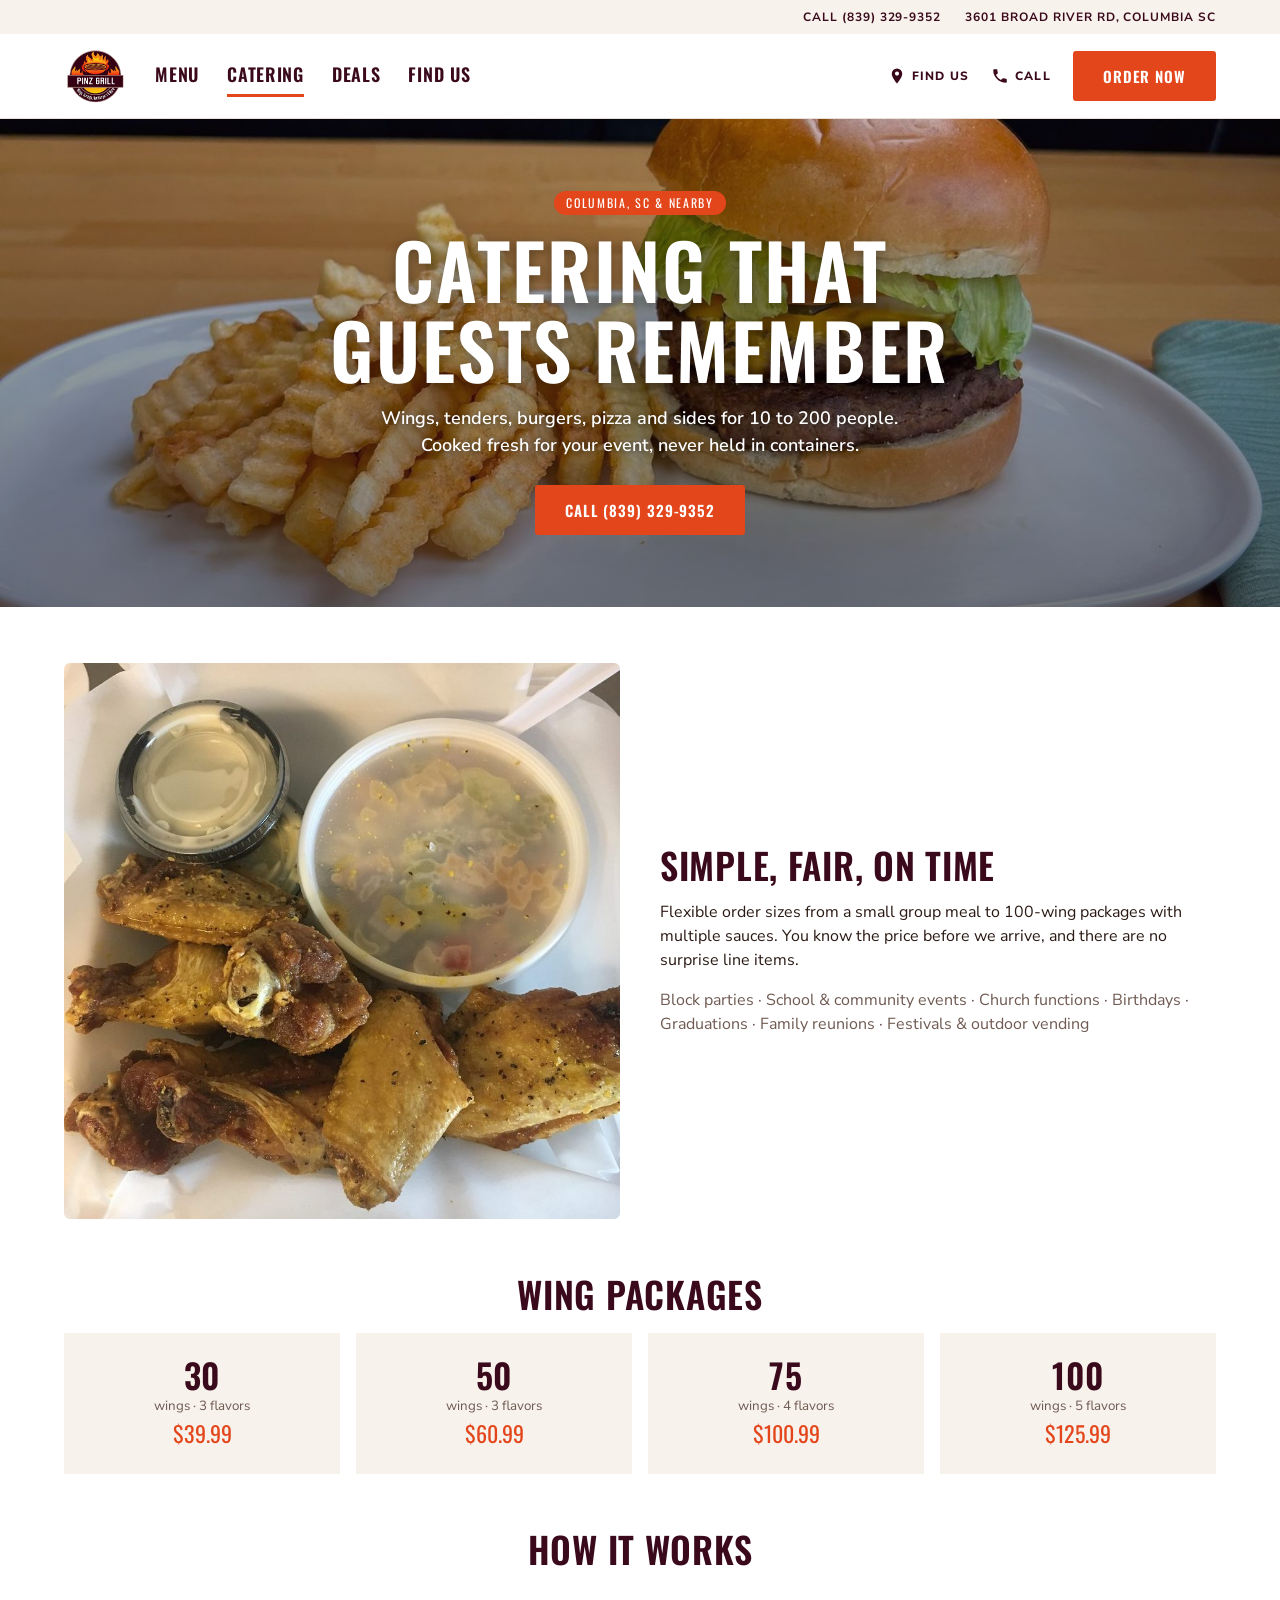
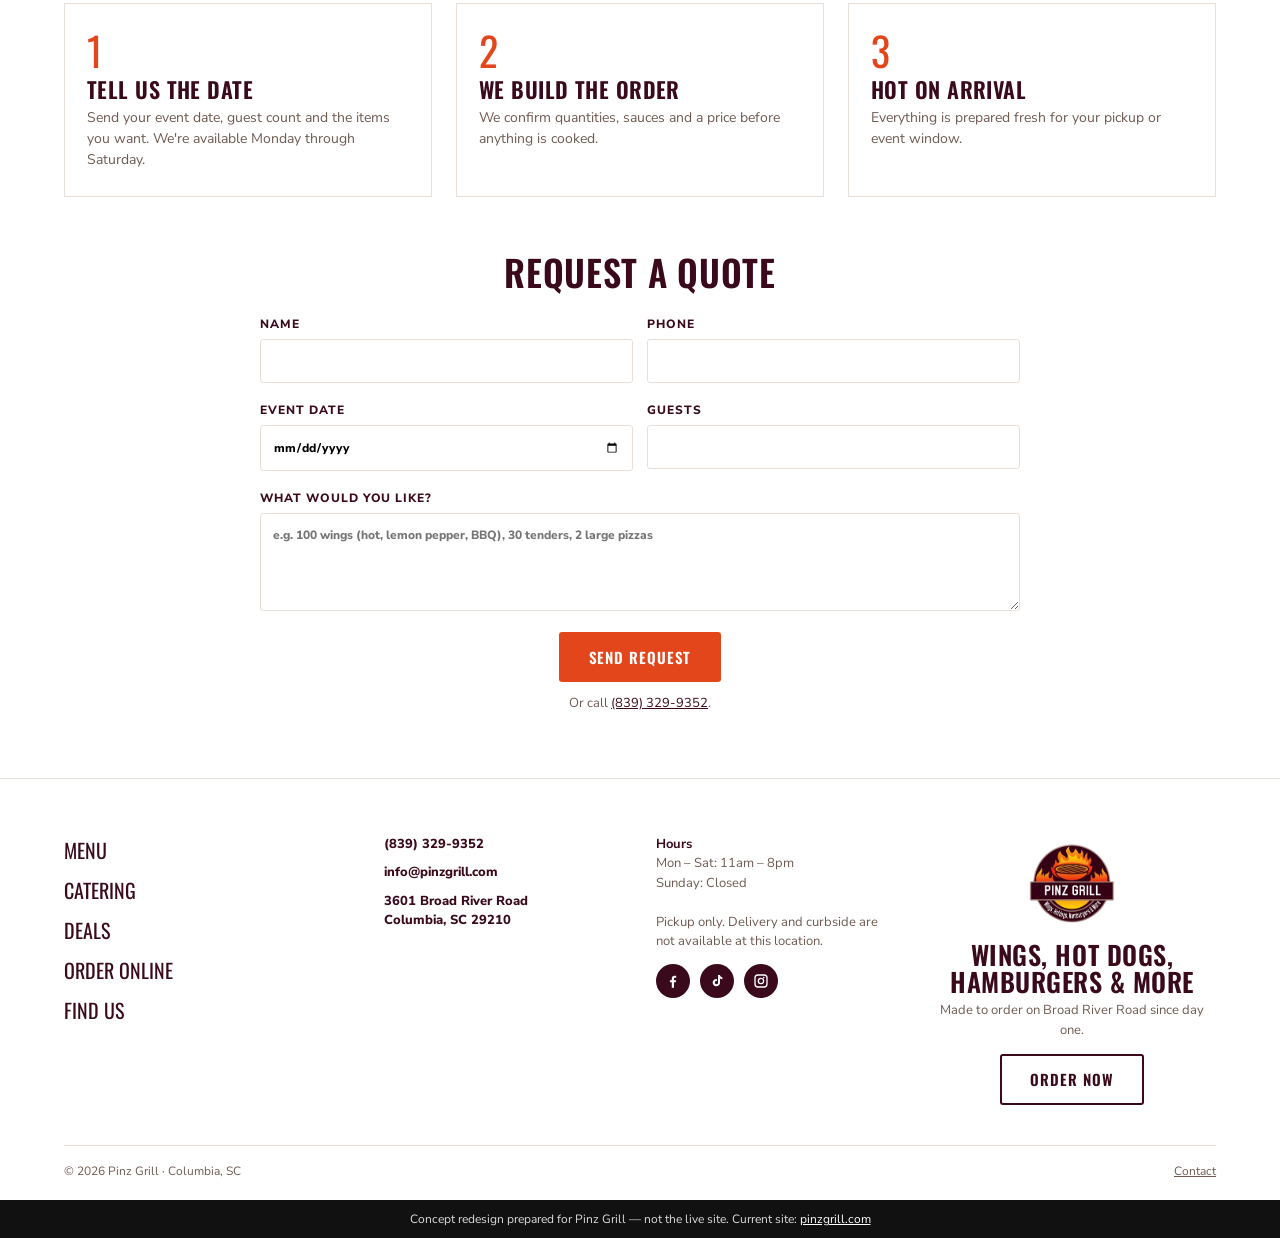
==== catering.html @ 76856208 "Add Pinz Grill concept redesign in the chipotle.com layout pattern Static three-page concept (home, " ====
<!DOCTYPE html>
<html lang="en">
<head>
<meta charset="utf-8">
<meta name="viewport" content="width=device-width, initial-scale=1">
<title>Catering | Pinz Grill</title>
<meta name="description" content="Catering in Columbia, SC: wing packages from 30 to 100, tenders, burgers, pizza and sides for events of any size.">
<meta name="robots" content="noindex">
<link rel="icon" href="assets/logo-sm.png">
<link rel="preconnect" href="https://fonts.googleapis.com"><link rel="preconnect" href="https://fonts.gstatic.com" crossorigin>
<link href="https://fonts.googleapis.com/css2?family=Oswald:wght@500;600&family=Nunito+Sans:wght@400;600;800&display=swap" rel="stylesheet">
<link rel="stylesheet" href="styles.css">
</head>
<body>
<a class="skip" href="#main">Skip to content</a>
<div class="util"><div class="wrap"><a href="tel:+18393299352">Call (839) 329-9352</a><a href="https://www.google.com/maps/search/?api=1&query=3601+Broad+River+Road+Columbia+SC+29210" target="_blank" rel="noopener">3601 Broad River Rd, Columbia SC</a></div></div>
<header class="site"><div class="wrap">
  <a class="logo" href="index.html" aria-label="Pinz Grill home"><img src="assets/logo-sm.png" alt="Pinz Grill"></a>
  <nav class="main" aria-label="Primary">
    <a href="menu.html" >Menu</a>
    <a href="catering.html" aria-current="page">Catering</a>
    <a href="index.html#deals">Deals</a>
    <a href="index.html#findus">Find Us</a>
  </nav>
  <div class="hdr-right">
    <a class="link" href="https://www.google.com/maps/search/?api=1&query=3601+Broad+River+Road+Columbia+SC+29210" target="_blank" rel="noopener"><svg viewBox="0 0 24 24"><path d="M12 2a7 7 0 0 0-7 7c0 5.2 7 13 7 13s7-7.8 7-13a7 7 0 0 0-7-7zm0 9.5A2.5 2.5 0 1 1 12 6a2.5 2.5 0 0 1 0 5.5z"/></svg>Find Us</a>
    <a class="link" href="tel:+18393299352"><svg viewBox="0 0 24 24"><path d="M6.6 10.8a15 15 0 0 0 6.6 6.6l2.2-2.2a1 1 0 0 1 1-.25 11.4 11.4 0 0 0 3.6.57 1 1 0 0 1 1 1V20a1 1 0 0 1-1 1A17 17 0 0 1 3 4a1 1 0 0 1 1-1h3.5a1 1 0 0 1 1 1c0 1.25.2 2.45.57 3.57a1 1 0 0 1-.25 1z"/></svg>Call</a>
    <a class="btn btn-accent" href="https://direct.chownow.com/order/42710/locations/64455" target="_blank" rel="noopener">Order Now</a>
    <button class="burger" aria-label="Open menu" aria-expanded="false" onclick="var m=document.getElementById('mnav');m.classList.toggle('open');this.setAttribute('aria-expanded',m.classList.contains('open'))"><span></span><span></span><span></span></button>
  </div>
</div></header>
<div class="mnav" id="mnav"><a href="menu.html">Menu</a><a href="catering.html">Catering</a><a href="index.html#deals">Deals</a><a href="index.html#findus">Find Us</a><a href="tel:+18393299352">Call (839) 329-9352</a></div>
<main id="main">
<section class="hero" style="background-image:url(assets/hero-burger.jpg);min-height:420px">
  <div class="inner"><span class="pill">Columbia, SC &amp; nearby</span><h1>Catering that<br>guests remember</h1><p>Wings, tenders, burgers, pizza and sides for 10 to 200 people. Cooked fresh for your event, never held in containers.</p><a class="btn btn-accent" href="tel:+18393299352">Call (839) 329-9352</a></div>
</section>
<div class="wrap">
<section class="split">
  <img src="assets/wings-plate.jpg" alt="Wing platter">
  <div><h2>Simple, fair, on time</h2>
    <p>Flexible order sizes from a small group meal to 100-wing packages with multiple sauces. You know the price before we arrive, and there are no surprise line items.</p>
    <p style="margin:0;color:var(--muted)">Block parties · School &amp; community events · Church functions · Birthdays · Graduations · Family reunions · Festivals &amp; outdoor vending</p></div>
</section>
<h2 style="font-size:36px;color:var(--brand);text-align:center;margin-bottom:20px">Wing Packages</h2>
<div class="pack">
  <div class="pk"><div class="h">30</div><small>wings · 3 flavors</small><div class="p">$39.99</div></div>
  <div class="pk"><div class="h">50</div><small>wings · 3 flavors</small><div class="p">$60.99</div></div>
  <div class="pk"><div class="h">75</div><small>wings · 4 flavors</small><div class="p">$100.99</div></div>
  <div class="pk"><div class="h">100</div><small>wings · 5 flavors</small><div class="p">$125.99</div></div>
</div>
<h2 style="font-size:36px;color:var(--brand);text-align:center;margin-bottom:20px">How it works</h2>
<div class="steps">
  <div class="step"><div class="num">1</div><h3>Tell us the date</h3><p>Send your event date, guest count and the items you want. We're available Monday through Saturday.</p></div>
  <div class="step"><div class="num">2</div><h3>We build the order</h3><p>We confirm quantities, sauces and a price before anything is cooked.</p></div>
  <div class="step"><div class="num">3</div><h3>Hot on arrival</h3><p>Everything is prepared fresh for your pickup or event window.</p></div>
</div>
<section id="request" style="padding-bottom:64px;max-width:760px;margin:0 auto">
  <h2 style="font-size:36px;color:var(--brand);text-align:center">Request a Quote</h2>
  <form class="cf" action="mailto:info@pinzgrill.com" method="post" enctype="text/plain">
    <div><label>Name<input name="name" required></label></div>
    <div><label>Phone<input name="phone" type="tel" required></label></div>
    <div><label>Event date<input name="date" type="date"></label></div>
    <div><label>Guests<input name="guests" type="number" min="1"></label></div>
    <div class="full"><label>What would you like?<textarea name="items" rows="4" placeholder="e.g. 100 wings (hot, lemon pepper, BBQ), 30 tenders, 2 large pizzas"></textarea></label></div>
    <div class="full" style="text-align:center"><button class="btn btn-accent" type="submit">Send Request</button><p style="font-size:13px;color:var(--muted);margin:12px 0 0">Or call <a href="tel:+18393299352" style="color:var(--brand)">(839) 329-9352</a>.</p></div>
  </form>
</section>
</div>
</main>
<footer><div class="wrap">
  <div class="cols">
    <div class="big"><a href="menu.html">Menu</a><a href="catering.html">Catering</a><a href="index.html#deals">Deals</a><a href="https://direct.chownow.com/order/42710/locations/64455" target="_blank" rel="noopener">Order Online</a><a href="index.html#findus">Find Us</a></div>
    <div class="sm"><a href="tel:+18393299352">(839) 329-9352</a><a href="mailto:info@pinzgrill.com">info@pinzgrill.com</a><a href="https://www.google.com/maps/search/?api=1&query=3601+Broad+River+Road+Columbia+SC+29210" target="_blank" rel="noopener">3601 Broad River Road<br>Columbia, SC 29210</a></div>
    <div class="sm"><b style="color:var(--brand)">Hours</b><br>Mon – Sat: 11am – 8pm<br>Sunday: Closed<br><br>Pickup only. Delivery and curbside are not available at this location.
      <div class="social">
        <a href="https://www.facebook.com/people/Pinz-Grill/61581128777867/" aria-label="Facebook" target="_blank" rel="noopener"><svg viewBox="0 0 24 24"><path d="M13.5 22v-8h2.7l.4-3.2h-3.1V8.8c0-.9.3-1.6 1.6-1.6h1.7V4.4c-.3 0-1.3-.1-2.5-.1-2.5 0-4.1 1.5-4.1 4.2v2.3H7.4V14h2.8v8z"/></svg></a>
        <a href="https://www.tiktok.com/@pinzgrill3601a" aria-label="TikTok" target="_blank" rel="noopener"><svg viewBox="0 0 24 24"><path d="M16.5 3c.3 2 1.5 3.3 3.5 3.5v3c-1.3 0-2.5-.4-3.5-1.1v6.1a5.5 5.5 0 1 1-4.7-5.4v3.1a2.4 2.4 0 1 0 1.7 2.3V3z"/></svg></a>
        <a href="https://instagram.com/" aria-label="Instagram" target="_blank" rel="noopener"><svg viewBox="0 0 24 24"><path d="M12 7a5 5 0 1 0 0 10 5 5 0 0 0 0-10zm0 8a3 3 0 1 1 0-6 3 3 0 0 1 0 6zm5.3-8.3a1.2 1.2 0 1 1-2.4 0 1.2 1.2 0 0 1 2.4 0zM7.5 2h9A5.5 5.5 0 0 1 22 7.5v9a5.5 5.5 0 0 1-5.5 5.5h-9A5.5 5.5 0 0 1 2 16.5v-9A5.5 5.5 0 0 1 7.5 2zm0 2A3.5 3.5 0 0 0 4 7.5v9A3.5 3.5 0 0 0 7.5 20h9a3.5 3.5 0 0 0 3.5-3.5v-9A3.5 3.5 0 0 0 16.5 4z"/></svg></a>
      </div>
    </div>
    <div class="rew"><img src="assets/logo-sm.png" alt=""><div class="h">Wings, Hot Dogs, Hamburgers &amp; More</div><p style="font-size:13px;color:var(--muted);margin:6px 0 14px">Made to order on Broad River Road since day one.</p><a class="btn btn-outline" href="https://direct.chownow.com/order/42710/locations/64455" target="_blank" rel="noopener">Order Now</a></div>
  </div>
  <div class="legal"><span>© 2026 Pinz Grill · Columbia, SC</span><span><a href="mailto:info@pinzgrill.com" style="color:inherit">Contact</a></span></div>
</div></footer>
<div class="concept">Concept redesign prepared for Pinz Grill — not the live site. Current site: <a href="https://www.pinzgrill.com" target="_blank" rel="noopener">pinzgrill.com</a></div>
</body>
</html>
---- styles.css ----
/* Pinz Grill concept redesign — Chipotle-pattern layout, Pinz brand colors */
:root{
  --brand:#3a0a1c;        /* logo maroon */
  --brand-deep:#2a0512;
  --accent:#e4461b;       /* flame orange-red (CTA) */
  --accent-hover:#c93a13;
  --gold:#f2a614;
  --ink:#2b1a14;
  --muted:#6f5a52;
  --cream:#f7f2ec;
  --line:#e8e0d8;
  --white:#fff;
  --head:'Oswald','Trade Gothic LT','Arial Narrow',sans-serif;
  --body:'Nunito Sans','Nunito',system-ui,-apple-system,'Segoe UI',sans-serif;
}
*{box-sizing:border-box;min-width:0}
html{scroll-behavior:smooth;-webkit-text-size-adjust:100%}
body{margin:0;font-family:var(--body);color:var(--ink);background:var(--white);line-height:1.5;font-size:16px}
img{max-width:100%;display:block}
a{color:inherit}
h1,h2,h3,.h{font-family:var(--head);font-weight:600;text-transform:uppercase;letter-spacing:.02em;line-height:1.05;margin:0}
.wrap{max-width:1200px;margin:0 auto;padding:0 24px}
.btn{display:inline-block;font-family:var(--head);font-weight:600;text-transform:uppercase;letter-spacing:.06em;font-size:15px;padding:12px 28px;border-radius:3px;text-decoration:none;border:2px solid transparent;cursor:pointer;transition:background .15s,color .15s;white-space:nowrap}
.btn-accent{background:var(--accent);color:#fff}
.btn-accent:hover{background:var(--accent-hover)}
.btn-brand{background:var(--brand);color:#fff}
.btn-brand:hover{background:var(--brand-deep)}
.btn-outline{background:transparent;color:var(--brand);border-color:var(--brand)}
.btn-outline:hover{background:var(--brand);color:#fff}
.btn-white{background:#fff;color:var(--brand)}
.pill{display:inline-block;background:var(--accent);color:#fff;font-family:var(--head);font-size:12px;letter-spacing:.14em;text-transform:uppercase;padding:3px 12px;border-radius:999px}
.pill-dark{background:var(--brand)}
.skip{position:absolute;left:-9999px}
.skip:focus{left:8px;top:8px;background:#fff;padding:8px;z-index:99}

/* top utility bar */
.util{background:var(--cream);font-size:12px;letter-spacing:.08em;text-transform:uppercase;font-weight:700}
.util .wrap{display:flex;justify-content:flex-end;gap:24px;height:34px;align-items:center}
.util a{text-decoration:none;color:var(--brand)}

/* header */
header.site{position:sticky;top:0;z-index:50;background:#fff;border-bottom:1px solid var(--line)}
header.site .wrap{display:flex;align-items:center;height:84px;gap:28px}
.logo{display:flex;align-items:center;gap:10px;text-decoration:none;flex:0 0 auto}
.logo img{height:64px;width:auto}
nav.main{display:flex;gap:28px;flex:1}
nav.main a{font-family:var(--head);font-weight:600;text-transform:uppercase;font-size:18px;letter-spacing:.04em;color:var(--brand);text-decoration:none;padding:6px 0;border-bottom:3px solid transparent}
nav.main a:hover,nav.main a[aria-current]{border-bottom-color:var(--accent)}
.hdr-right{display:flex;align-items:center;gap:22px;margin-left:auto}
.hdr-right .link{display:flex;align-items:center;gap:6px;font-size:12px;font-weight:800;letter-spacing:.1em;text-transform:uppercase;text-decoration:none;color:var(--brand)}
.hdr-right svg{width:18px;height:18px;fill:var(--brand)}
.burger{display:none;background:none;border:0;padding:8px;cursor:pointer}
.burger span{display:block;width:24px;height:3px;background:var(--brand);margin:5px 0;border-radius:2px}
.mnav{display:none;background:#fff;border-bottom:1px solid var(--line)}
.mnav a{display:block;padding:14px 24px;font-family:var(--head);font-size:20px;text-transform:uppercase;color:var(--brand);text-decoration:none;border-top:1px solid var(--line)}
.mnav.open{display:block}

/* hero */
.hero{position:relative;min-height:520px;display:flex;align-items:center;justify-content:center;text-align:center;color:#fff;background:#222 center/cover no-repeat;isolation:isolate}
.hero::after{content:"";position:absolute;inset:0;background:linear-gradient(180deg,rgba(20,5,10,.25),rgba(20,5,10,.55));z-index:-1}
.hero .inner{max-width:760px;padding:72px 24px}
.hero h1{font-size:clamp(40px,6.4vw,76px);letter-spacing:.03em;text-shadow:0 2px 12px rgba(0,0,0,.35);margin:14px 0 16px}
.hero p{font-size:18px;font-weight:600;margin:0 auto 26px;max-width:520px;text-shadow:0 1px 6px rgba(0,0,0,.5)}
.hero small{display:block;margin-top:22px;font-size:11px;opacity:.85;max-width:420px;margin-left:auto;margin-right:auto}

/* promo bar */
.promo{background:#fff;border-bottom:1px solid var(--line)}
.promo .wrap{display:flex;align-items:center;justify-content:center;gap:22px;min-height:76px;flex-wrap:wrap;padding:12px 24px}
.promo .flame{width:46px;height:46px;border-radius:50%;background:var(--accent);display:grid;place-items:center;flex:0 0 auto}
.promo .flame svg{width:26px;height:26px;fill:#fff}
.promo .h{font-size:20px;color:var(--brand)}
.promo .or{font-size:12px;letter-spacing:.1em;text-transform:uppercase;font-weight:800;color:var(--muted)}
.promo .or a{color:var(--brand)}

/* menu grid */
.grid-sec{padding:64px 0 24px}
.grid{display:grid;grid-template-columns:repeat(3,1fr);gap:40px 32px}
.item{text-align:center;text-decoration:none;color:var(--brand)}
.item .ph{width:min(280px,80%);aspect-ratio:1;margin:0 auto 18px;border-radius:50%;overflow:hidden;background:var(--cream);display:grid;place-items:center;transition:transform .2s}
.item .ph img{width:100%;height:100%;object-fit:cover}
.item .ph.cut{border-radius:0;background:none;aspect-ratio:auto;height:220px;overflow:visible}
.item .ph.cut img{object-fit:contain;height:100%;width:auto;max-width:100%}
.item:hover .ph{transform:translateY(-4px)}
.item .h{font-size:30px}
.item .sub{font-size:14px;color:var(--muted);margin-top:4px}
.item .pill{margin-bottom:8px}

/* two-up feature cards */
.twoup{display:grid;grid-template-columns:1fr 1fr;gap:28px;padding:56px 0}
.card{border:1px solid var(--line);display:grid;grid-template-columns:1fr 1fr;min-height:340px;background:#fff}
.card .txt{padding:36px 28px;display:flex;flex-direction:column;gap:14px}
.card .txt h2{font-size:32px;color:var(--brand)}
.card .txt p{margin:0;color:var(--ink);font-size:15px;flex:1}
.card .txt .btn{align-self:flex-start}
.card img{width:100%;height:100%;object-fit:cover}
.flavors{display:flex;flex-wrap:wrap;gap:6px}
.flavors span{border:1px solid var(--brand);color:var(--brand);font-family:var(--head);font-size:13px;letter-spacing:.06em;text-transform:uppercase;padding:3px 10px;border-radius:999px}

/* featured band */
.band{background:var(--cream) url("data:image/svg+xml,%3Csvg xmlns='http://www.w3.org/2000/svg' width='120' height='120' viewBox='0 0 120 120'%3E%3Cg fill='none' stroke='%23e6d9cc' stroke-width='1.4'%3E%3Ccircle cx='30' cy='30' r='12'/%3E%3Cpath d='M78 22c8 6 8 14 0 20M92 30c6 4 6 8 0 12'/%3E%3Cpath d='M20 84l16-12 16 12'/%3E%3Ccircle cx='86' cy='86' r='9'/%3E%3Cpath d='M60 100c6-8 14-8 20 0'/%3E%3C/g%3E%3C/svg%3E");padding:64px 0;text-align:center}
.band h2{font-size:40px;color:var(--brand);margin-bottom:14px}
.band .cards{display:grid;grid-template-columns:repeat(3,1fr);gap:26px;margin-top:34px;text-align:left}
.band .fc{background:#fff;border:1px solid var(--line)}
.band .fc img{aspect-ratio:4/3;width:100%;object-fit:cover}
.band .fc div{padding:14px 16px;font-weight:800;font-size:15px;color:var(--brand)}
.band .fc div small{display:block;font-weight:400;color:var(--muted);margin-top:2px}

/* crowd pleasers */
.crowd{padding:64px 0}
.crowd h2{text-align:center;font-size:40px;color:var(--brand);margin-bottom:30px}
.crowd .cards{display:grid;grid-template-columns:1fr 1fr;gap:28px}
.cp{border:1px solid var(--line);background:#fff}
.cp .top{position:relative;height:150px;background:#333 center/cover;display:grid;place-items:center}
.cp .top::after{content:"";position:absolute;inset:0;background:rgba(40,8,18,.45)}
.cp .top h3{position:relative;z-index:1;color:#fff;font-size:34px;text-shadow:0 2px 8px rgba(0,0,0,.4)}
.cp .body{padding:22px 24px 26px;text-align:center}
.cp .body p{font-size:14px;color:var(--muted);margin:0 0 18px}
.cp .body b{color:var(--ink)}
.cp .body .dot{color:var(--gold)}

/* find us */
.find{background:var(--brand);color:#fff;padding:56px 0}
.find .wrap{display:grid;grid-template-columns:1.1fr 1fr;gap:40px;align-items:center}
.find h2{font-size:40px;margin-bottom:12px}
.find .row{display:grid;grid-template-columns:1fr 1fr;gap:20px;margin-top:20px}
.find .lbl{font-family:var(--head);text-transform:uppercase;letter-spacing:.1em;font-size:13px;color:var(--gold);margin-bottom:4px}
.find a{color:#fff}
.find a.btn-white{color:var(--brand)}
.find .map{border:0;width:100%;height:300px;border-radius:4px;background:#5a2a3a}

/* footer */
footer{padding:56px 0 20px;border-top:1px solid var(--line)}
footer .cols{display:grid;grid-template-columns:1.2fr 1fr 1fr 1.2fr;gap:32px}
footer .big a{display:block;font-family:var(--head);font-size:20px;text-transform:uppercase;color:var(--brand);text-decoration:none;margin-bottom:10px}
footer .sm a{display:block;font-size:13px;font-weight:800;color:var(--brand);text-decoration:none;margin-bottom:9px}
footer .sm{font-size:13px;color:var(--muted)}
footer .rew{text-align:center}
footer .rew img{height:96px;margin:0 auto 10px}
footer .rew .h{font-size:26px;color:var(--brand)}
footer .social{display:flex;gap:10px;margin-top:12px}
footer .social a{width:34px;height:34px;border-radius:50%;background:var(--brand);display:grid;place-items:center}
footer .social svg{width:16px;height:16px;fill:#fff}
footer .legal{margin-top:40px;padding-top:16px;border-top:1px solid var(--line);font-size:12px;color:var(--muted);display:flex;justify-content:space-between;flex-wrap:wrap;gap:8px}
.concept{background:#111;color:#ddd;font-size:12px;text-align:center;padding:10px 16px}
.concept a{color:#fff}

/* menu page */
.pagehead{background:var(--brand);color:#fff;padding:48px 0 40px;text-align:center}
.pagehead h1{font-size:clamp(40px,6vw,64px)}
.pagehead p{margin:8px auto 0;max-width:520px;opacity:.9}
.tabs{position:sticky;top:84px;z-index:40;background:#fff;border-bottom:1px solid var(--line);overflow-x:auto;-webkit-overflow-scrolling:touch}
.tabs .wrap{display:flex;gap:6px;padding:8px 24px;white-space:nowrap}
.tabs a{font-family:var(--head);text-transform:uppercase;font-size:15px;letter-spacing:.05em;color:var(--brand);text-decoration:none;padding:8px 14px;border-radius:999px}
.tabs a:hover{background:var(--cream)}
.msec{padding:56px 0 8px;scroll-margin-top:150px}
.msec h2{font-size:36px;color:var(--brand)}
.msec .note{color:var(--muted);font-size:14px;margin:4px 0 22px}
.mlist{display:grid;grid-template-columns:1fr 1fr;gap:0 48px}
.mrow{display:flex;justify-content:space-between;gap:16px;padding:12px 0;border-bottom:1px solid var(--line);align-items:baseline}
.mrow .n{font-weight:800}
.mrow .d{display:block;font-weight:400;font-size:13px;color:var(--muted)}
.mrow .p{font-family:var(--head);font-size:18px;color:var(--brand);white-space:nowrap}
.callout{background:var(--cream);border-left:4px solid var(--accent);padding:14px 18px;margin:22px 0 0;font-size:14px}
.callout b{color:var(--brand)}
.mhero{display:grid;grid-template-columns:1fr 1fr;gap:32px;align-items:center;padding-top:40px}
.mhero img{border-radius:6px;aspect-ratio:1;object-fit:cover}

/* catering page */
.split{display:grid;grid-template-columns:1fr 1fr;gap:40px;align-items:center;padding:56px 0}
.split h2{font-size:36px;color:var(--brand);margin-bottom:12px}
.split img{border-radius:6px;aspect-ratio:1;object-fit:cover;width:100%}
.steps{display:grid;grid-template-columns:repeat(3,1fr);gap:24px;padding:16px 0 56px}
.step{border:1px solid var(--line);padding:26px 22px}
.step .num{font-family:var(--head);font-size:40px;color:var(--accent);line-height:1}
.step h3{font-size:22px;color:var(--brand);margin:8px 0 6px}
.step p{margin:0;font-size:14px;color:var(--muted)}
.pack{display:grid;grid-template-columns:repeat(4,1fr);gap:16px;padding-bottom:56px}
.pk{background:var(--cream);text-align:center;padding:24px 12px}
.pk .h{font-size:34px;color:var(--brand)}
.pk .p{font-family:var(--head);font-size:22px;color:var(--accent)}
.pk small{color:var(--muted)}
form.cf{display:grid;grid-template-columns:1fr 1fr;gap:14px;margin-top:20px}
form.cf label{font-size:12px;font-weight:800;text-transform:uppercase;letter-spacing:.08em;color:var(--brand)}
form.cf input,form.cf textarea,form.cf select{width:100%;padding:12px;border:1px solid var(--line);border-radius:3px;font:inherit;margin-top:4px;background:#fff}
form.cf .full{grid-column:1/-1}

@media (max-width:900px){
  nav.main,.hdr-right .link{display:none}
  .burger{display:block}
  header.site .wrap{height:68px;gap:12px}
  .logo img{height:50px}
  .hdr-right{gap:10px}
  .hdr-right .btn{padding:9px 16px;font-size:13px}
  .grid{grid-template-columns:repeat(2,1fr);gap:28px 16px}
  .item .h{font-size:22px}
  .item .ph.cut{height:150px}
  .twoup,.crowd .cards,.band .cards,.find .wrap,.mlist,.mhero,.split{grid-template-columns:1fr}
  .card{grid-template-columns:1fr}
  .card img{height:220px}
  .card .txt{order:2}
  footer .cols{grid-template-columns:1fr 1fr}
  .tabs{top:68px}
  .msec{scroll-margin-top:130px}
  .steps{grid-template-columns:1fr}
  .pack{grid-template-columns:1fr 1fr}
  form.cf{grid-template-columns:1fr}
  .util{display:none}
  .hero{min-height:440px}
  .hero .inner{padding:56px 20px}
  .promo .h{font-size:17px;text-align:center}
}
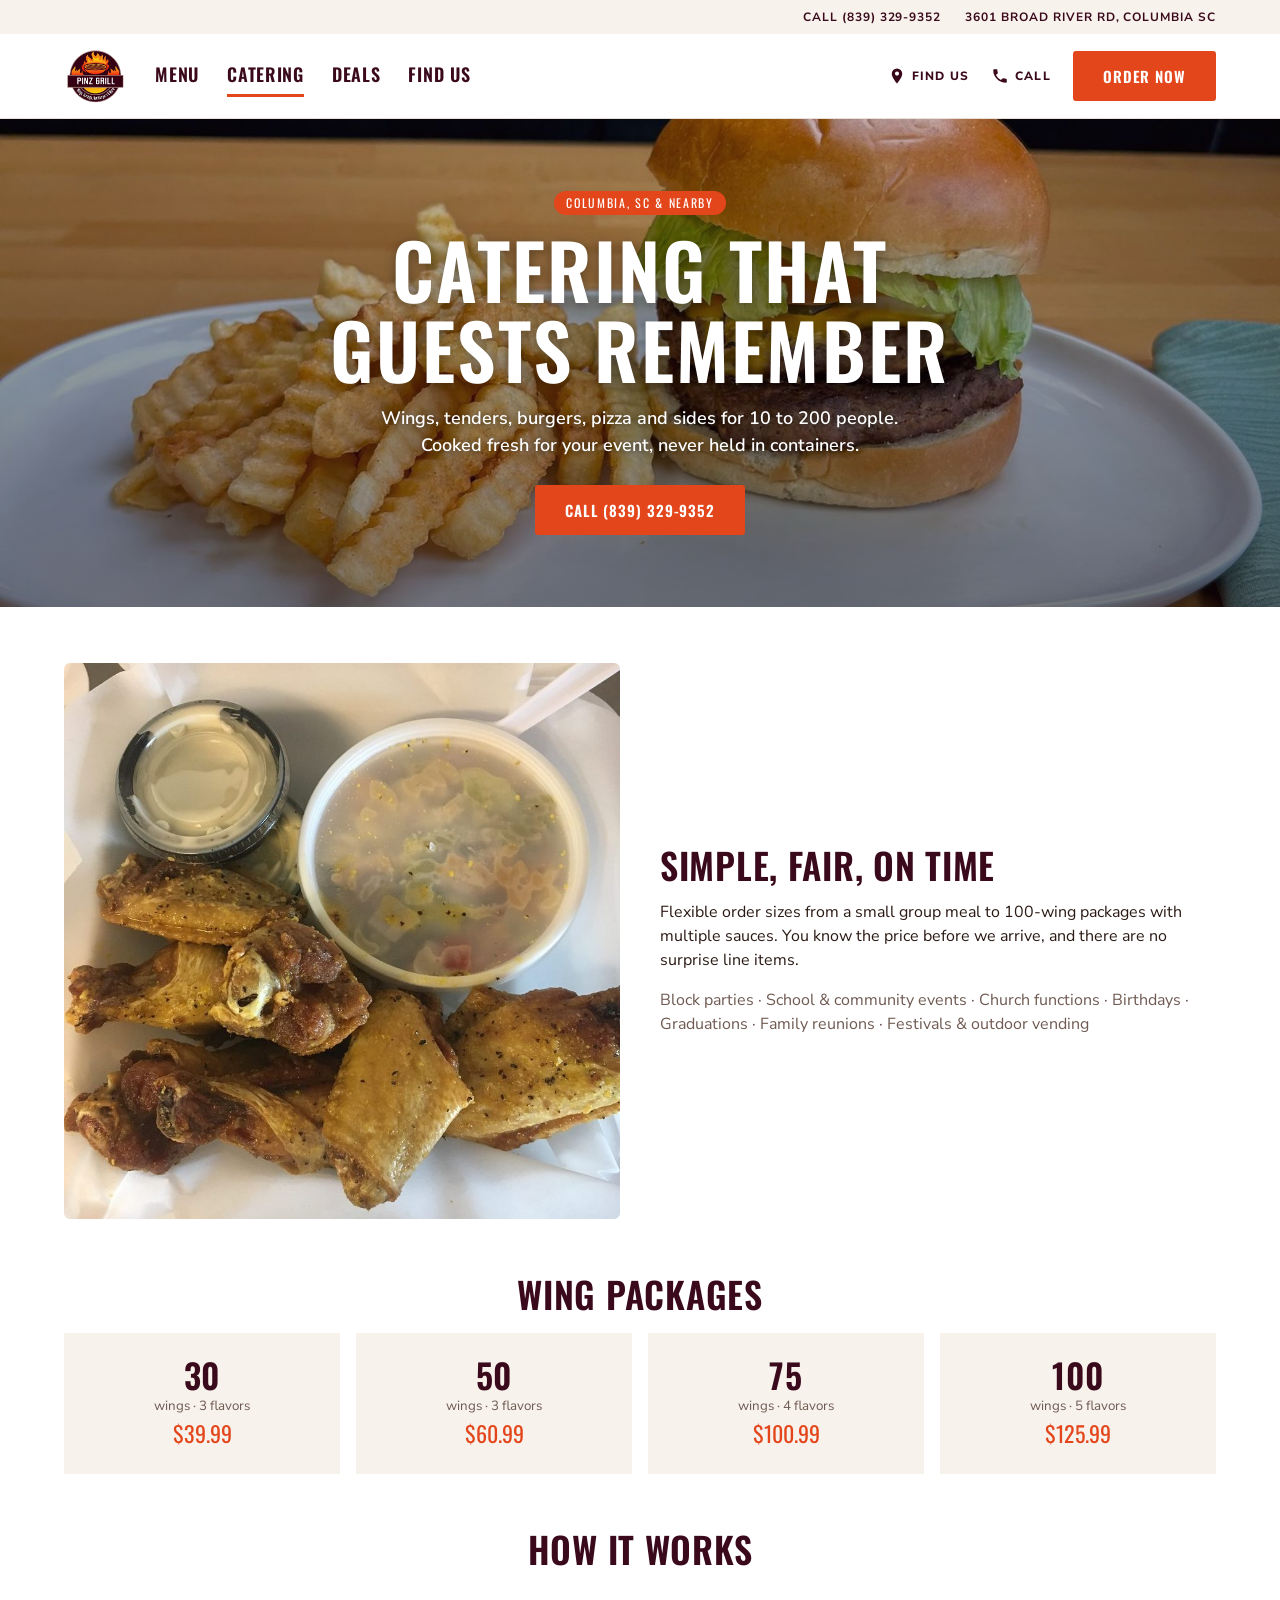
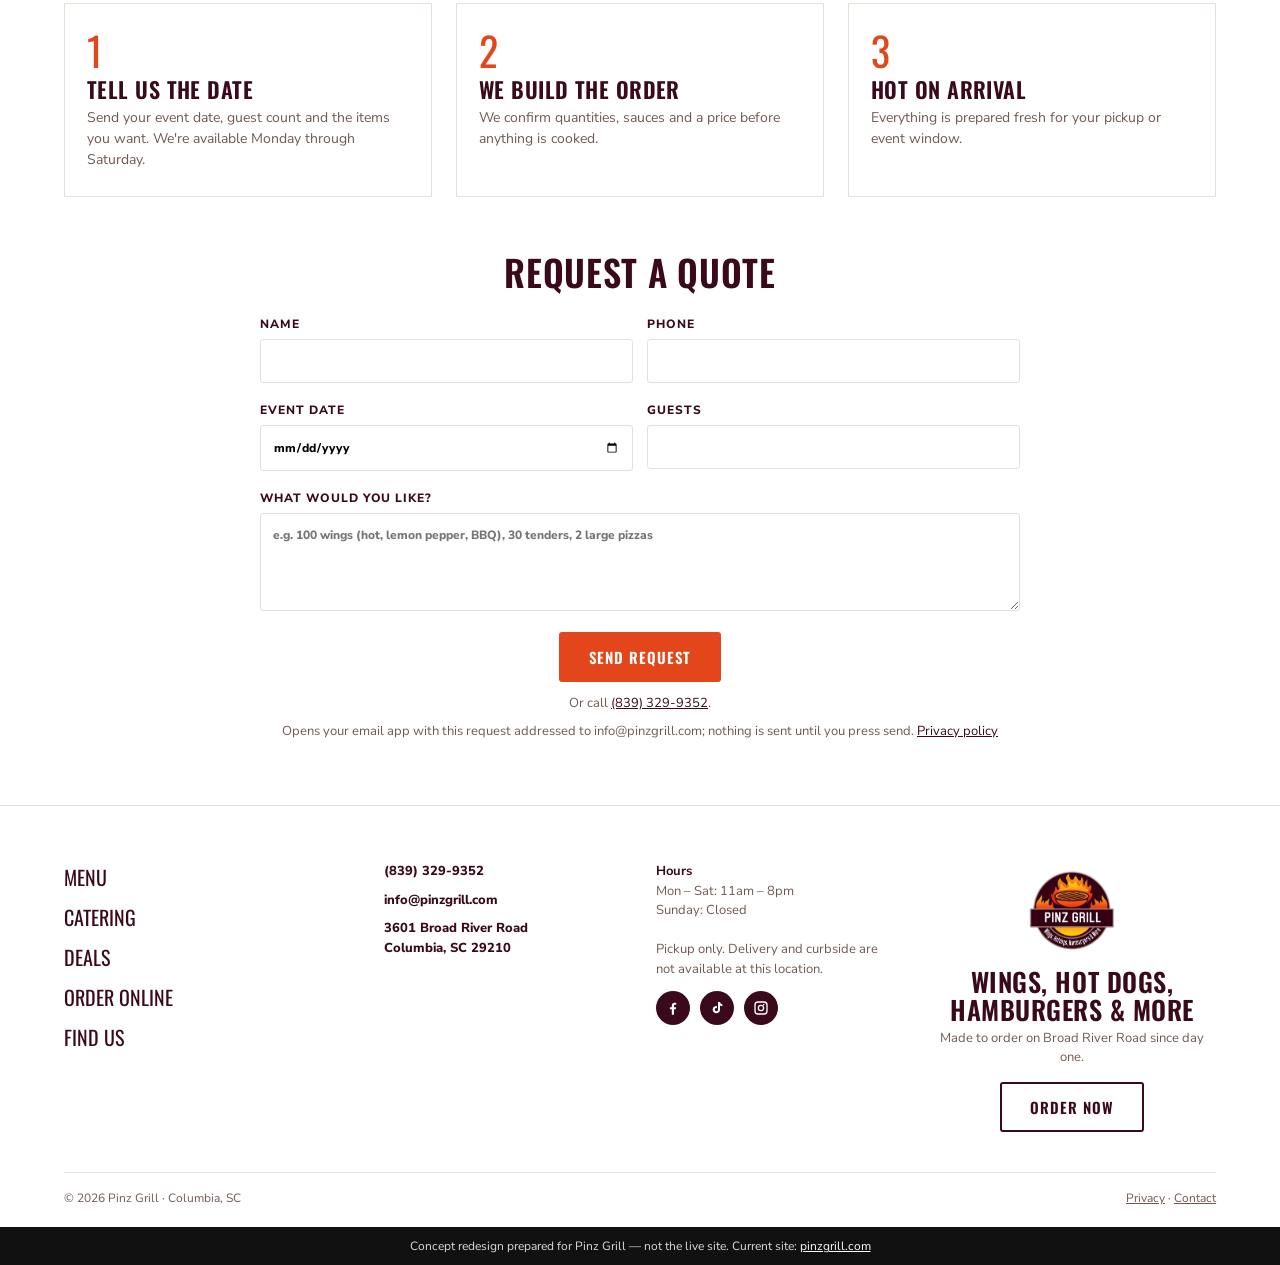
==== commit 1fe31f7f: "Extend the Pinz Grill privacy policy to cover the website The policy only described the iPhone app, " ====
--- a/catering.html
+++ b/catering.html
@@ -9,7 +9,7 @@
 <link rel="icon" href="assets/logo-sm.png">
 <link rel="preconnect" href="https://fonts.googleapis.com"><link rel="preconnect" href="https://fonts.gstatic.com" crossorigin>
 <link href="https://fonts.googleapis.com/css2?family=Oswald:wght@500;600&family=Nunito+Sans:wght@400;600;800&display=swap" rel="stylesheet">
-<link rel="stylesheet" href="styles.css">
+<link rel="stylesheet" href="styles.css?v=2">
 </head>
 <body>
 <a class="skip" href="#main">Skip to content</a>
@@ -62,7 +62,7 @@
     <div><label>Event date<input name="date" type="date"></label></div>
     <div><label>Guests<input name="guests" type="number" min="1"></label></div>
     <div class="full"><label>What would you like?<textarea name="items" rows="4" placeholder="e.g. 100 wings (hot, lemon pepper, BBQ), 30 tenders, 2 large pizzas"></textarea></label></div>
-    <div class="full" style="text-align:center"><button class="btn btn-accent" type="submit">Send Request</button><p style="font-size:13px;color:var(--muted);margin:12px 0 0">Or call <a href="tel:+18393299352" style="color:var(--brand)">(839) 329-9352</a>.</p></div>
+    <div class="full" style="text-align:center"><button class="btn btn-accent" type="submit">Send Request</button><p style="font-size:13px;color:var(--muted);margin:12px 0 0">Or call <a href="tel:+18393299352" style="color:var(--brand)">(839) 329-9352</a>.</p><p style="font-size:13px;color:var(--muted);margin:8px 0 0">Opens your email app with this request addressed to info@pinzgrill.com; nothing is sent until you press send. <a href="privacy.html#website" style="color:var(--brand)">Privacy policy</a></p></div>
   </form>
 </section>
 </div>
@@ -80,7 +80,7 @@
     </div>
     <div class="rew"><img src="assets/logo-sm.png" alt=""><div class="h">Wings, Hot Dogs, Hamburgers &amp; More</div><p style="font-size:13px;color:var(--muted);margin:6px 0 14px">Made to order on Broad River Road since day one.</p><a class="btn btn-outline" href="https://direct.chownow.com/order/42710/locations/64455" target="_blank" rel="noopener">Order Now</a></div>
   </div>
-  <div class="legal"><span>© 2026 Pinz Grill · Columbia, SC</span><span><a href="mailto:info@pinzgrill.com" style="color:inherit">Contact</a></span></div>
+  <div class="legal"><span>© 2026 Pinz Grill · Columbia, SC</span><span><a href="privacy.html" style="color:inherit">Privacy</a> · <a href="mailto:info@pinzgrill.com" style="color:inherit">Contact</a></span></div>
 </div></footer>
 <div class="concept">Concept redesign prepared for Pinz Grill — not the live site. Current site: <a href="https://www.pinzgrill.com" target="_blank" rel="noopener">pinzgrill.com</a></div>
 </body>
--- a/styles.css
+++ b/styles.css
@@ -209,3 +209,8 @@
   .hero .inner{padding:56px 20px}
   .promo .h{font-size:17px;text-align:center}
 }
+/* App privacy + support pages */
+.legal-page h1{font-size:clamp(34px,5vw,52px);color:var(--brand)}
+.legal-page h2{font-size:22px;color:var(--brand);margin:30px 0 8px}
+.legal-page p{margin:0 0 14px;line-height:1.6}
+.legal-page a{color:var(--accent)}
